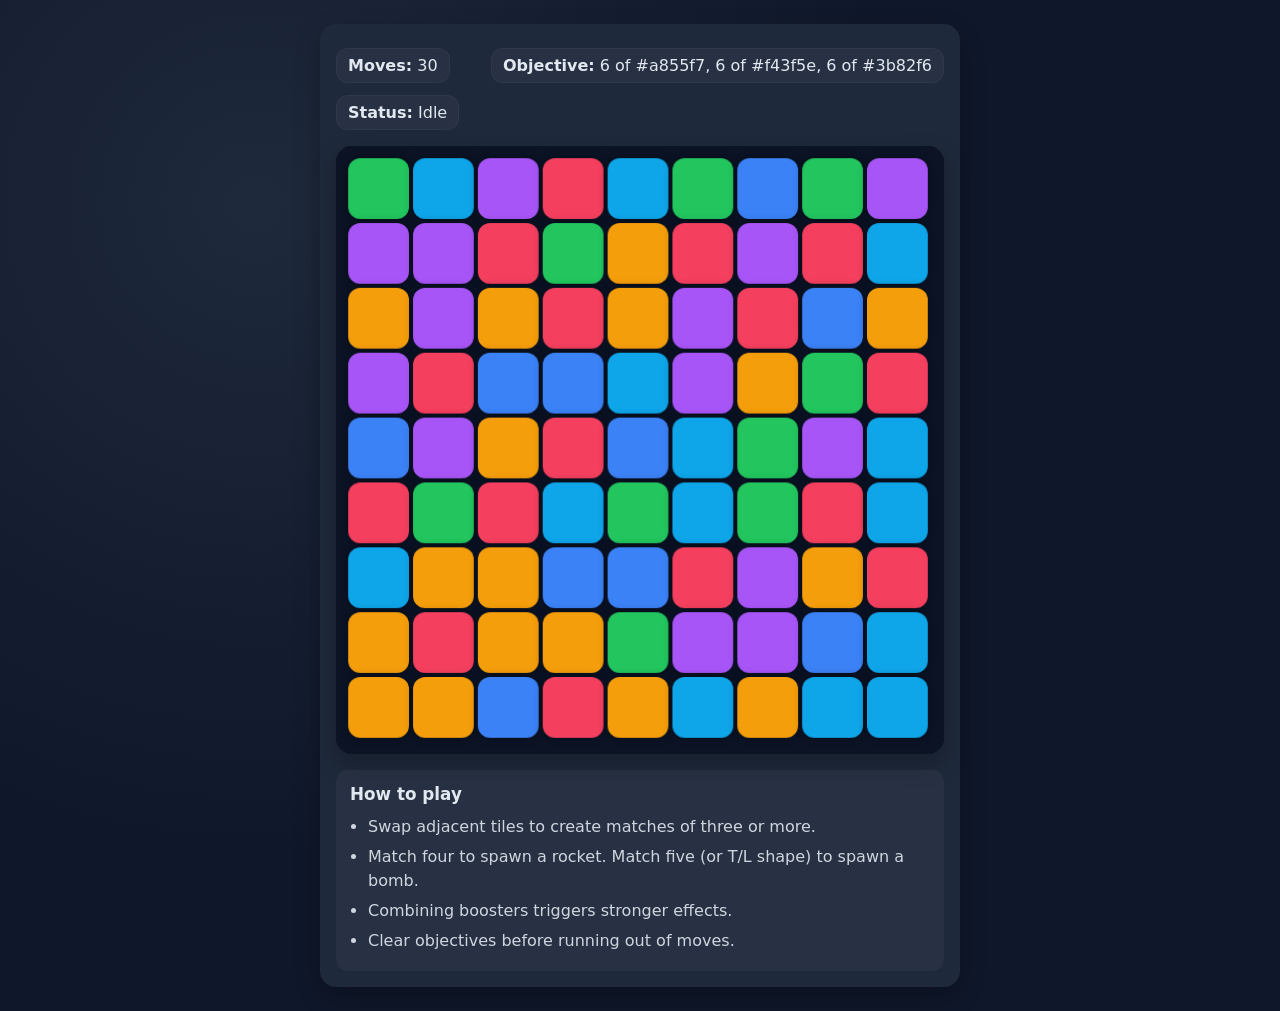
==== index.html @ 57be95db "Add canvas match-3 puzzle implementation" ====
<!doctype html>
<html lang="en">
<head>
  <meta charset="UTF-8" />
  <meta name="viewport" content="width=device-width, initial-scale=1.0" />
  <title>Canvas Match-3 Puzzle</title>
  <link rel="stylesheet" href="style.css" />
</head>
<body>
  <main class="container">
    <header class="hud">
      <div class="hud__item"><strong>Moves:</strong> <span id="moves">0</span></div>
      <div class="hud__item"><strong>Objective:</strong> <span id="objective"></span></div>
      <div class="hud__item"><strong>Status:</strong> <span id="status">Idle</span></div>
    </header>
    <canvas id="gameCanvas" width="540" height="540" aria-label="Match-3 board" role="img"></canvas>
    <section class="instructions">
      <h2>How to play</h2>
      <ul>
        <li>Swap adjacent tiles to create matches of three or more.</li>
        <li>Match four to spawn a rocket. Match five (or T/L shape) to spawn a bomb.</li>
        <li>Combining boosters triggers stronger effects.</li>
        <li>Clear objectives before running out of moves.</li>
      </ul>
    </section>
  </main>
  <script type="module" src="src/game.js"></script>
</body>
</html>
---- style.css ----
:root {
  --bg: #0f172a;
  --panel: #1e293b;
  --text: #e2e8f0;
  --accent: #38bdf8;
  --grid: #0b1325;
  --tile-radius: 12px;
  --shadow: 0 10px 25px rgba(0, 0, 0, 0.25);
}

* {
  box-sizing: border-box;
}

body {
  font-family: "Inter", system-ui, -apple-system, BlinkMacSystemFont, "Segoe UI", sans-serif;
  margin: 0;
  background: radial-gradient(circle at 20% 20%, #1e293b, #0f172a 50%);
  color: var(--text);
  display: flex;
  justify-content: center;
  align-items: flex-start;
  min-height: 100vh;
  padding: 24px;
}

.container {
  background: var(--panel);
  border-radius: 16px;
  padding: 16px;
  box-shadow: var(--shadow);
  max-width: 640px;
  width: 100%;
}

.hud {
  display: flex;
  justify-content: space-between;
  gap: 12px;
  padding: 8px 0 16px;
  flex-wrap: wrap;
}

.hud__item {
  background: rgba(255, 255, 255, 0.04);
  padding: 8px 12px;
  border-radius: 12px;
  box-shadow: inset 0 0 0 1px rgba(255, 255, 255, 0.04);
}

canvas {
  background: var(--grid);
  border-radius: 16px;
  width: 100%;
  height: auto;
  display: block;
  box-shadow: var(--shadow);
  touch-action: none;
}

.instructions {
  margin-top: 16px;
  background: rgba(255, 255, 255, 0.04);
  padding: 12px 14px;
  border-radius: 12px;
  line-height: 1.5;
}

.instructions h2 {
  margin: 0 0 8px;
  font-size: 1.05rem;
}

.instructions ul {
  padding-left: 18px;
  margin: 0;
  color: rgba(226, 232, 240, 0.9);
}

.instructions li {
  margin-bottom: 6px;
}
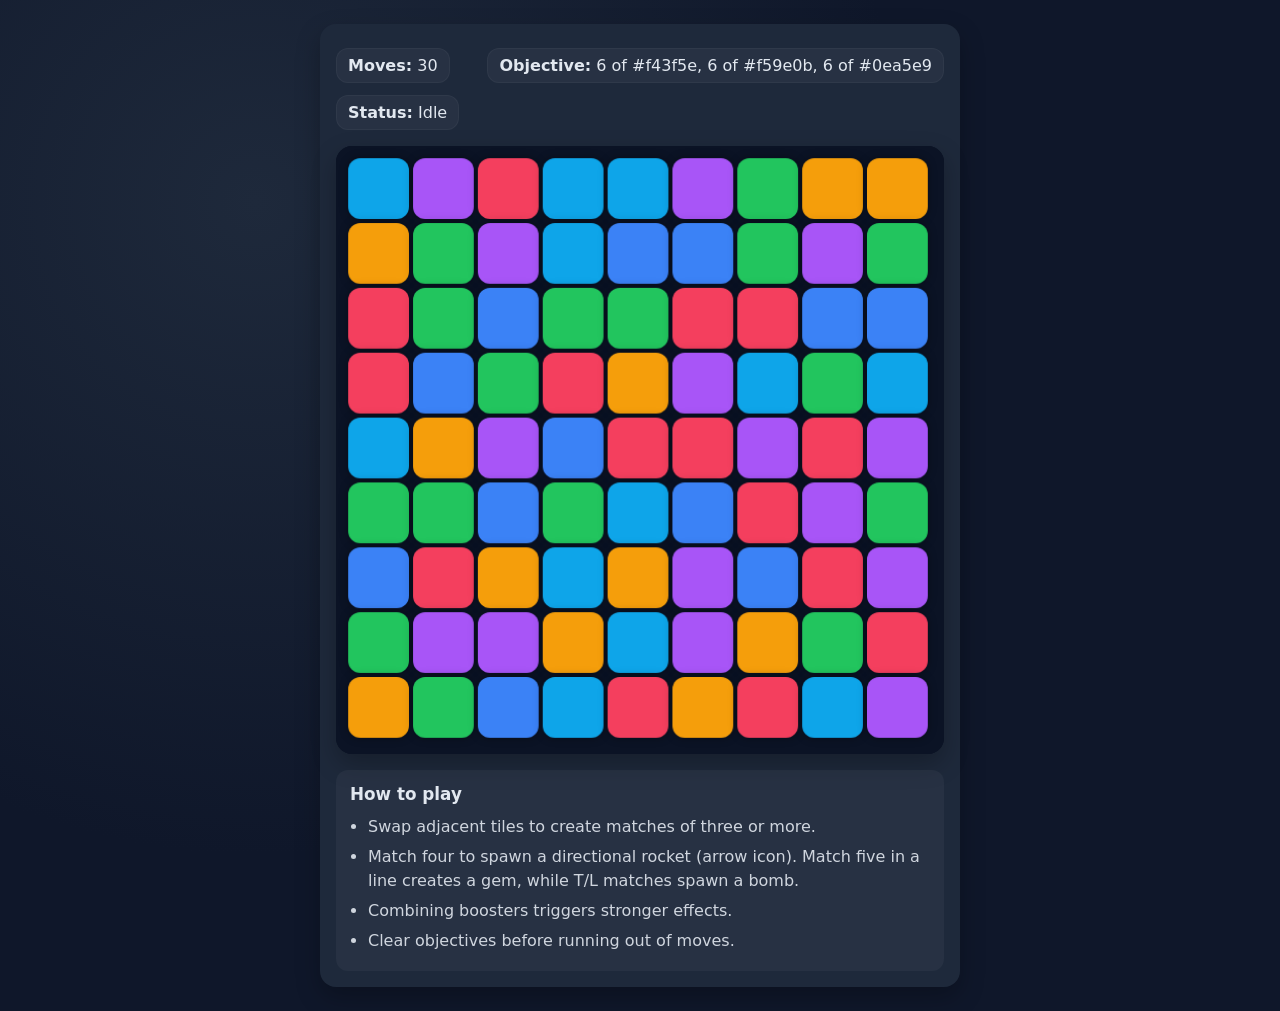
==== commit 2bf69c1c: "Add visual identities for boosters" ====
--- a/index.html
+++ b/index.html
@@ -18,7 +18,9 @@
       <h2>How to play</h2>
       <ul>
         <li>Swap adjacent tiles to create matches of three or more.</li>
-        <li>Match four to spawn a rocket. Match five (or T/L shape) to spawn a bomb.</li>
+        <li>
+          Match four to spawn a directional rocket (arrow icon). Match five in a line creates a gem, while T/L matches spawn a bomb.
+        </li>
         <li>Combining boosters triggers stronger effects.</li>
         <li>Clear objectives before running out of moves.</li>
       </ul>
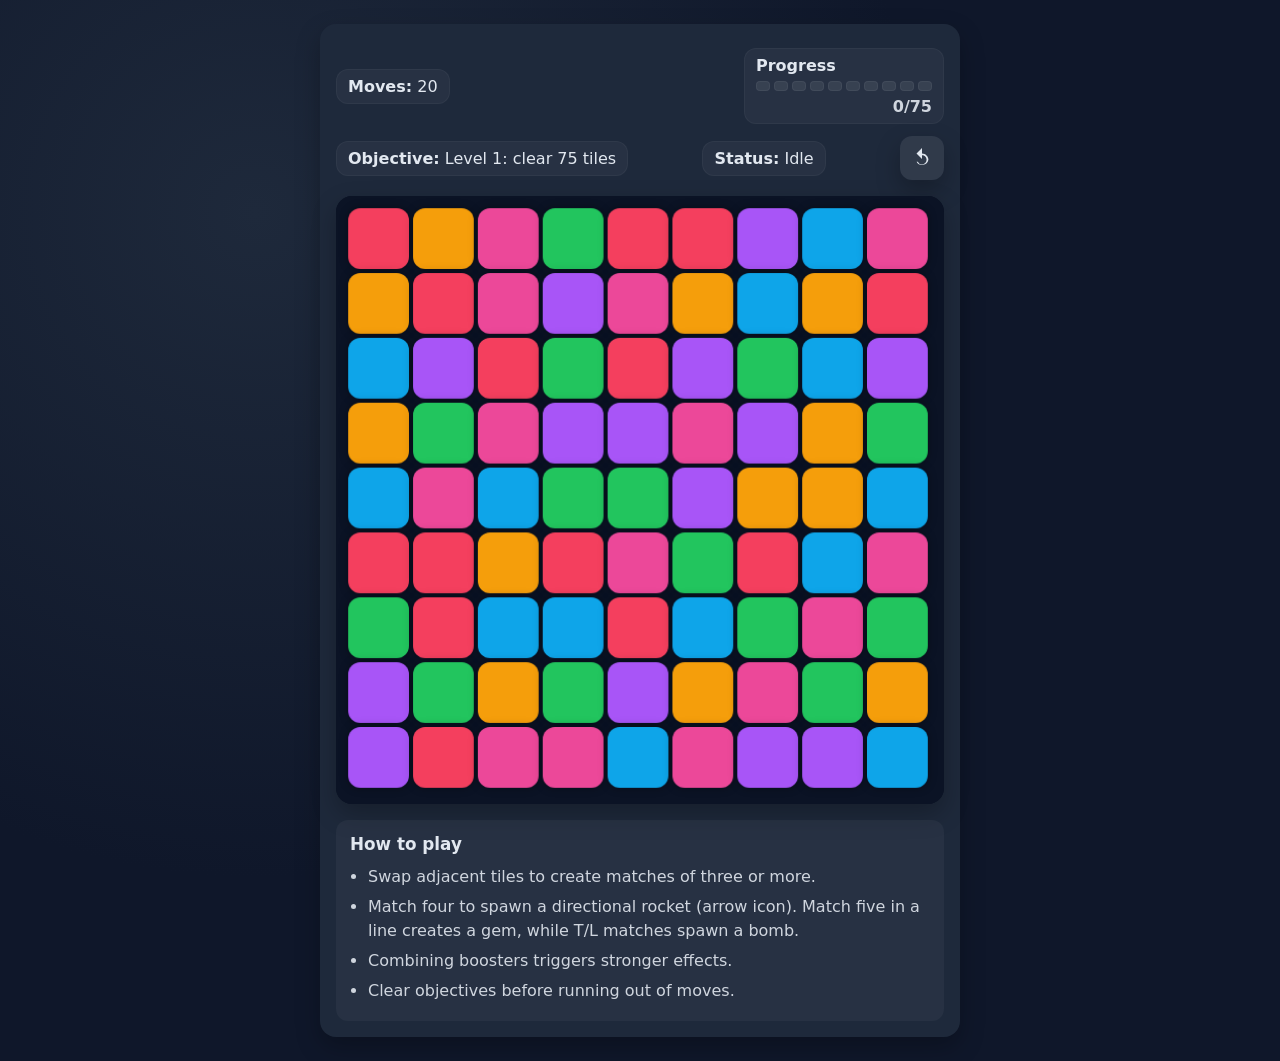
==== commit 3eda2c19: "Add progress gauge and restart from level one" ====
--- a/index.html
+++ b/index.html
@@ -10,8 +10,29 @@
   <main class="container">
     <header class="hud">
       <div class="hud__item"><strong>Moves:</strong> <span id="moves">0</span></div>
+      <div class="hud__item hud__progress">
+        <div class="hud__progress-label"><strong>Progress</strong></div>
+        <div class="gauge" aria-label="progress gauge">
+          <span class="gauge__cell"></span>
+          <span class="gauge__cell"></span>
+          <span class="gauge__cell"></span>
+          <span class="gauge__cell"></span>
+          <span class="gauge__cell"></span>
+          <span class="gauge__cell"></span>
+          <span class="gauge__cell"></span>
+          <span class="gauge__cell"></span>
+          <span class="gauge__cell"></span>
+          <span class="gauge__cell"></span>
+        </div>
+        <div class="gauge__text"><span id="cleared">0</span>/<span id="target">0</span></div>
+      </div>
       <div class="hud__item"><strong>Objective:</strong> <span id="objective"></span></div>
       <div class="hud__item"><strong>Status:</strong> <span id="status">Idle</span></div>
+      <button id="restartBtn" class="icon-button" aria-label="레벨 1부터 다시하기" title="다시하기">
+        <svg viewBox="0 0 24 24" role="img" aria-hidden="true">
+          <path d="M12 5V1L6 7l6 6V9c2.76 0 5 2.24 5 5a5 5 0 0 1-5 5 5 5 0 0 1-4.58-3H6.1A7 7 0 0 0 19 14c0-3.87-3.13-7-7-7Z" />
+        </svg>
+      </button>
     </header>
     <canvas id="gameCanvas" width="540" height="540" aria-label="Match-3 board" role="img"></canvas>
     <section class="instructions">
--- a/style.css
+++ b/style.css
@@ -39,6 +39,7 @@
   gap: 12px;
   padding: 8px 0 16px;
   flex-wrap: wrap;
+  align-items: center;
 }
 
 .hud__item {
@@ -46,6 +47,70 @@
   padding: 8px 12px;
   border-radius: 12px;
   box-shadow: inset 0 0 0 1px rgba(255, 255, 255, 0.04);
+}
+
+.hud__progress {
+  display: flex;
+  flex-direction: column;
+  gap: 6px;
+  min-width: 200px;
+}
+
+.hud__progress-label {
+  display: flex;
+  align-items: center;
+  justify-content: space-between;
+  gap: 8px;
+}
+
+.gauge {
+  display: grid;
+  grid-template-columns: repeat(10, 1fr);
+  gap: 4px;
+  width: 100%;
+}
+
+.gauge__cell {
+  height: 10px;
+  border-radius: 4px;
+  background: rgba(255, 255, 255, 0.08);
+  box-shadow: inset 0 0 0 1px rgba(255, 255, 255, 0.05);
+  transition: background 0.2s ease;
+}
+
+.gauge__cell.filled {
+  background: linear-gradient(135deg, var(--accent), #f472b6);
+  box-shadow: 0 0 0 1px rgba(255, 255, 255, 0.12);
+}
+
+.gauge__text {
+  font-weight: 700;
+  text-align: right;
+  color: rgba(226, 232, 240, 0.9);
+}
+
+.icon-button {
+  border: none;
+  background: rgba(255, 255, 255, 0.08);
+  color: var(--text);
+  width: 44px;
+  height: 44px;
+  border-radius: 12px;
+  display: grid;
+  place-items: center;
+  box-shadow: var(--shadow);
+  cursor: pointer;
+  transition: transform 0.1s ease, background 0.2s ease;
+}
+
+.icon-button svg {
+  width: 22px;
+  height: 22px;
+  fill: currentColor;
+}
+
+.icon-button:active {
+  transform: scale(0.95);
 }
 
 canvas {
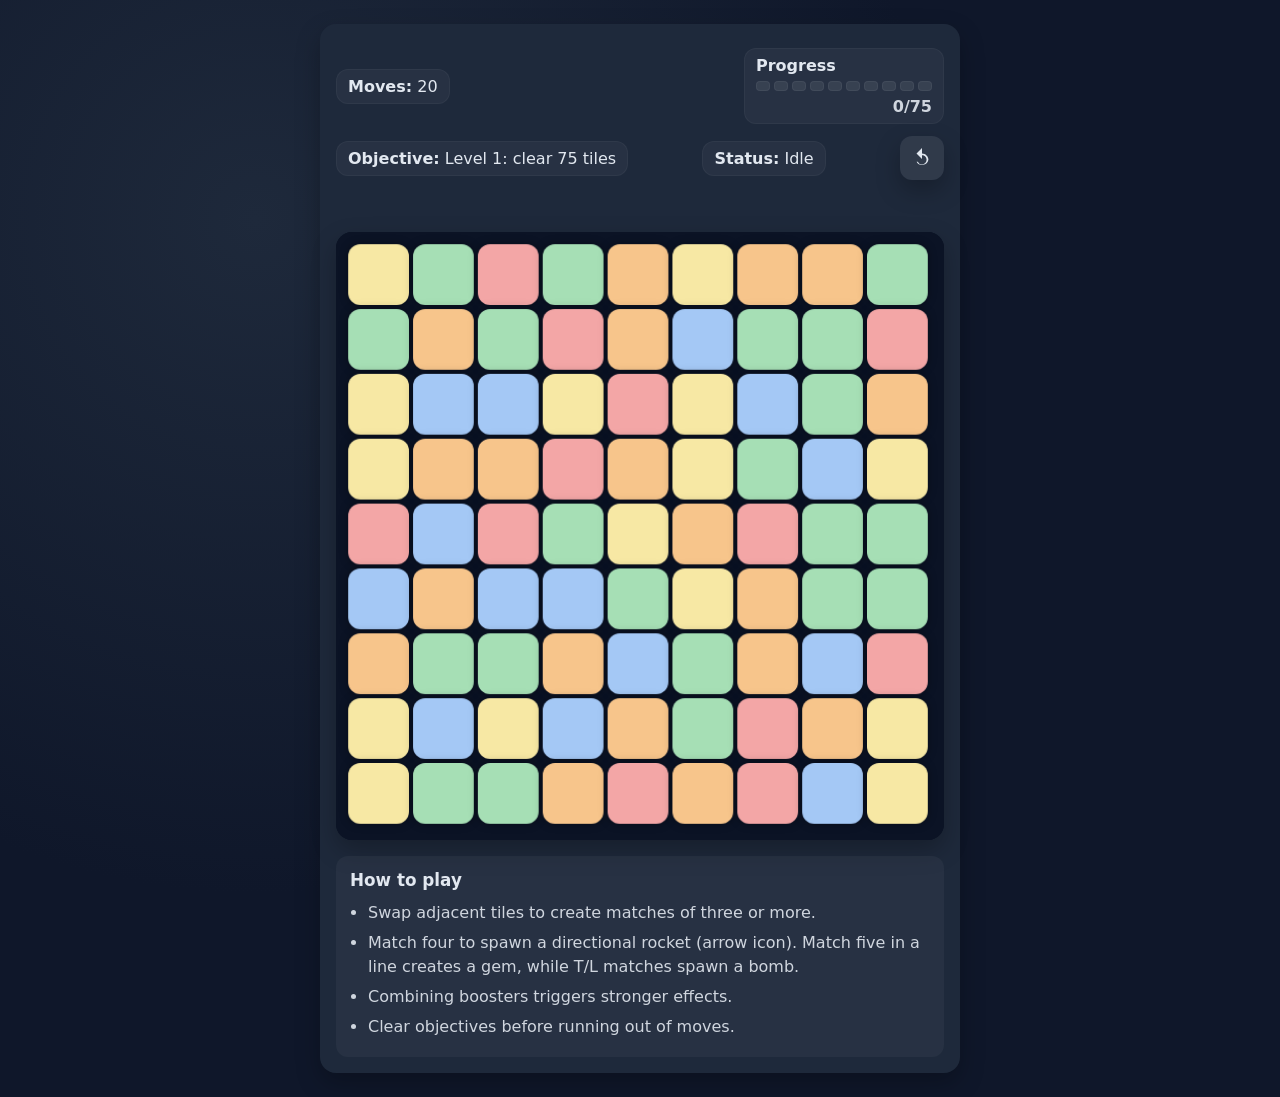
==== commit b4fdc9ae: "Update palette, restart flow, and celebrations" ====
--- a/index.html
+++ b/index.html
@@ -28,12 +28,13 @@
       </div>
       <div class="hud__item"><strong>Objective:</strong> <span id="objective"></span></div>
       <div class="hud__item"><strong>Status:</strong> <span id="status">Idle</span></div>
-      <button id="restartBtn" class="icon-button" aria-label="레벨 1부터 다시하기" title="다시하기">
+      <button id="restartBtn" class="icon-button" aria-label="현재 단계 다시하기" title="다시하기">
         <svg viewBox="0 0 24 24" role="img" aria-hidden="true">
           <path d="M12 5V1L6 7l6 6V9c2.76 0 5 2.24 5 5a5 5 0 0 1-5 5 5 5 0 0 1-4.58-3H6.1A7 7 0 0 0 19 14c0-3.87-3.13-7-7-7Z" />
         </svg>
       </button>
     </header>
+    <div id="celebration" class="celebration" role="status" aria-live="polite"></div>
     <canvas id="gameCanvas" width="540" height="540" aria-label="Match-3 board" role="img"></canvas>
     <section class="instructions">
       <h2>How to play</h2>
--- a/style.css
+++ b/style.css
@@ -113,6 +113,26 @@
   transform: scale(0.95);
 }
 
+.celebration {
+  margin: 4px 0 12px;
+  padding: 10px 12px;
+  border-radius: 12px;
+  background: linear-gradient(135deg, rgba(56, 189, 248, 0.28), rgba(244, 114, 182, 0.22));
+  color: #f8fafc;
+  font-weight: 800;
+  letter-spacing: 0.01em;
+  opacity: 0;
+  transform: translateY(-8px);
+  transition: opacity 0.25s ease, transform 0.25s ease;
+  text-align: center;
+  box-shadow: 0 10px 30px rgba(0, 0, 0, 0.35);
+}
+
+.celebration.is-visible {
+  opacity: 1;
+  transform: translateY(0);
+}
+
 canvas {
   background: var(--grid);
   border-radius: 16px;
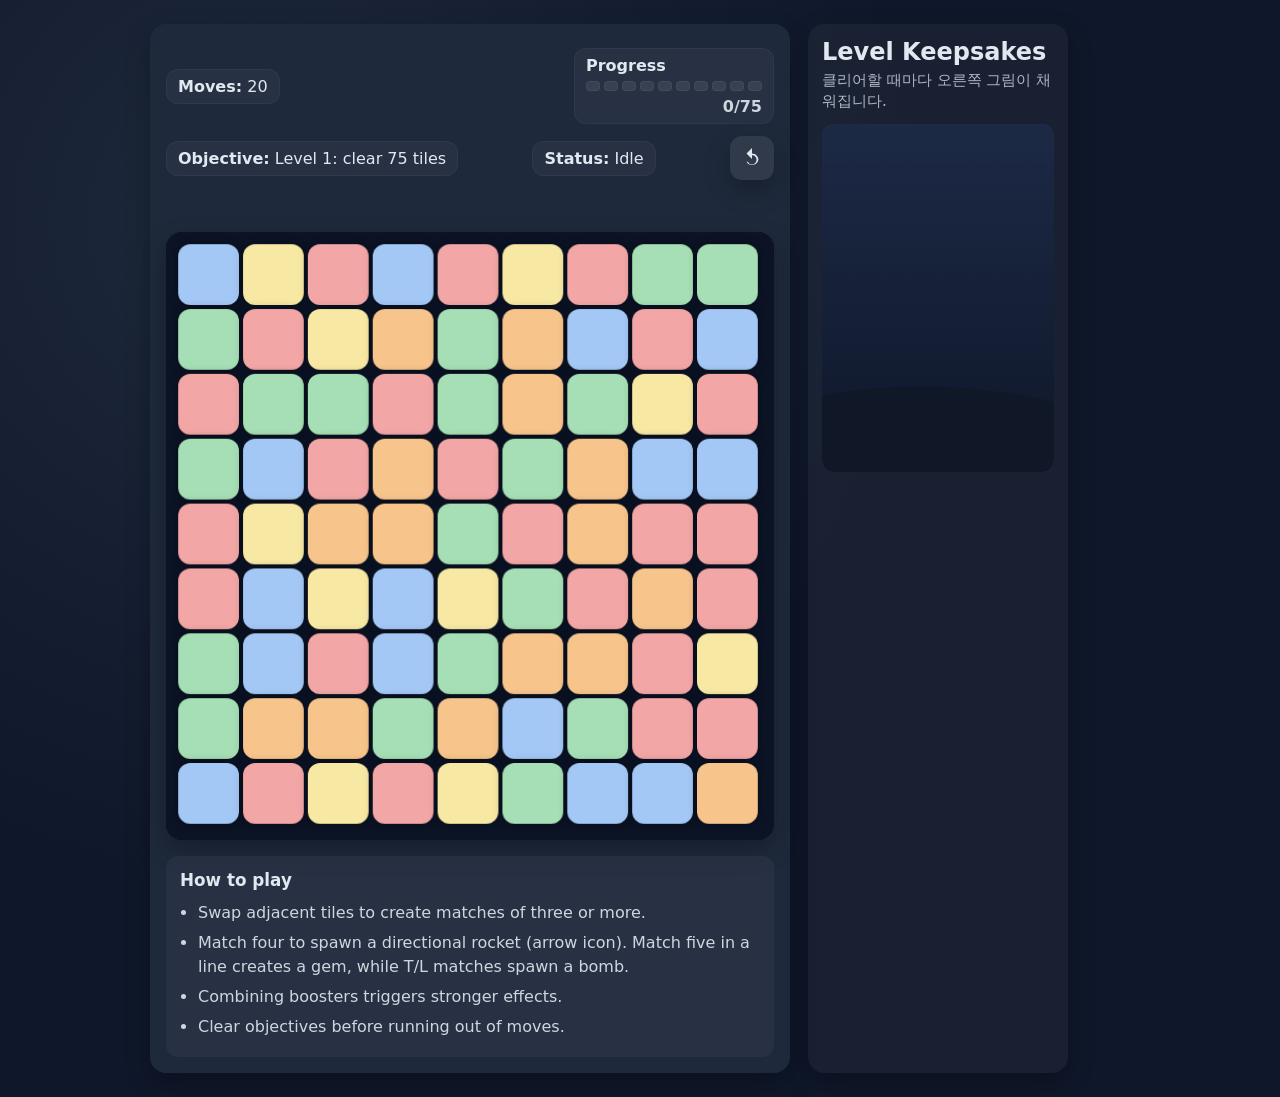
==== commit 9e05bc28: "Add cumulative keepsake art panel" ====
--- a/index.html
+++ b/index.html
@@ -7,9 +7,10 @@
   <link rel="stylesheet" href="style.css" />
 </head>
 <body>
-  <main class="container">
-    <header class="hud">
-      <div class="hud__item"><strong>Moves:</strong> <span id="moves">0</span></div>
+  <div class="app">
+    <main class="container">
+      <header class="hud">
+        <div class="hud__item"><strong>Moves:</strong> <span id="moves">0</span></div>
       <div class="hud__item hud__progress">
         <div class="hud__progress-label"><strong>Progress</strong></div>
         <div class="gauge" aria-label="progress gauge">
@@ -34,20 +35,28 @@
         </svg>
       </button>
     </header>
-    <div id="celebration" class="celebration" role="status" aria-live="polite"></div>
-    <canvas id="gameCanvas" width="540" height="540" aria-label="Match-3 board" role="img"></canvas>
-    <section class="instructions">
-      <h2>How to play</h2>
-      <ul>
+      <div id="celebration" class="celebration" role="status" aria-live="polite"></div>
+      <canvas id="gameCanvas" width="540" height="540" aria-label="Match-3 board" role="img"></canvas>
+      <section class="instructions">
+        <h2>How to play</h2>
+        <ul>
         <li>Swap adjacent tiles to create matches of three or more.</li>
         <li>
           Match four to spawn a directional rocket (arrow icon). Match five in a line creates a gem, while T/L matches spawn a bomb.
         </li>
         <li>Combining boosters triggers stronger effects.</li>
         <li>Clear objectives before running out of moves.</li>
-      </ul>
-    </section>
-  </main>
+        </ul>
+      </section>
+    </main>
+    <aside class="side-panel">
+      <div class="side-panel__header">
+        <h2>Level Keepsakes</h2>
+        <p>클리어할 때마다 오른쪽 그림이 채워집니다.</p>
+      </div>
+      <canvas id="artCanvas" width="240" height="360" aria-label="Level keepsake art"></canvas>
+    </aside>
+  </div>
   <script type="module" src="src/game.js"></script>
 </body>
 </html>
--- a/style.css
+++ b/style.css
@@ -24,13 +24,49 @@
   padding: 24px;
 }
 
+.app {
+  display: grid;
+  grid-template-columns: minmax(0, 640px) 260px;
+  gap: 18px;
+  width: 100%;
+  max-width: 980px;
+}
+
 .container {
   background: var(--panel);
   border-radius: 16px;
   padding: 16px;
   box-shadow: var(--shadow);
-  max-width: 640px;
-  width: 100%;
+  width: 100%;
+}
+
+.side-panel {
+  background: rgba(255, 255, 255, 0.04);
+  border-radius: 16px;
+  padding: 14px;
+  box-shadow: var(--shadow);
+  display: flex;
+  flex-direction: column;
+  gap: 12px;
+  max-height: 100%;
+}
+
+.side-panel__header h2 {
+  margin: 0 0 4px;
+}
+
+.side-panel__header p {
+  margin: 0;
+  color: rgba(226, 232, 240, 0.75);
+  font-size: 0.95rem;
+}
+
+#artCanvas {
+  width: 100%;
+  height: auto;
+  border-radius: 12px;
+  background: linear-gradient(160deg, rgba(255, 255, 255, 0.04), rgba(255, 255, 255, 0.08));
+  box-shadow: inset 0 0 0 1px rgba(255, 255, 255, 0.06);
 }
 
 .hud {
@@ -165,3 +201,13 @@
 .instructions li {
   margin-bottom: 6px;
 }
+
+@media (max-width: 980px) {
+  .app {
+    grid-template-columns: 1fr;
+  }
+
+  .side-panel {
+    order: -1;
+  }
+}
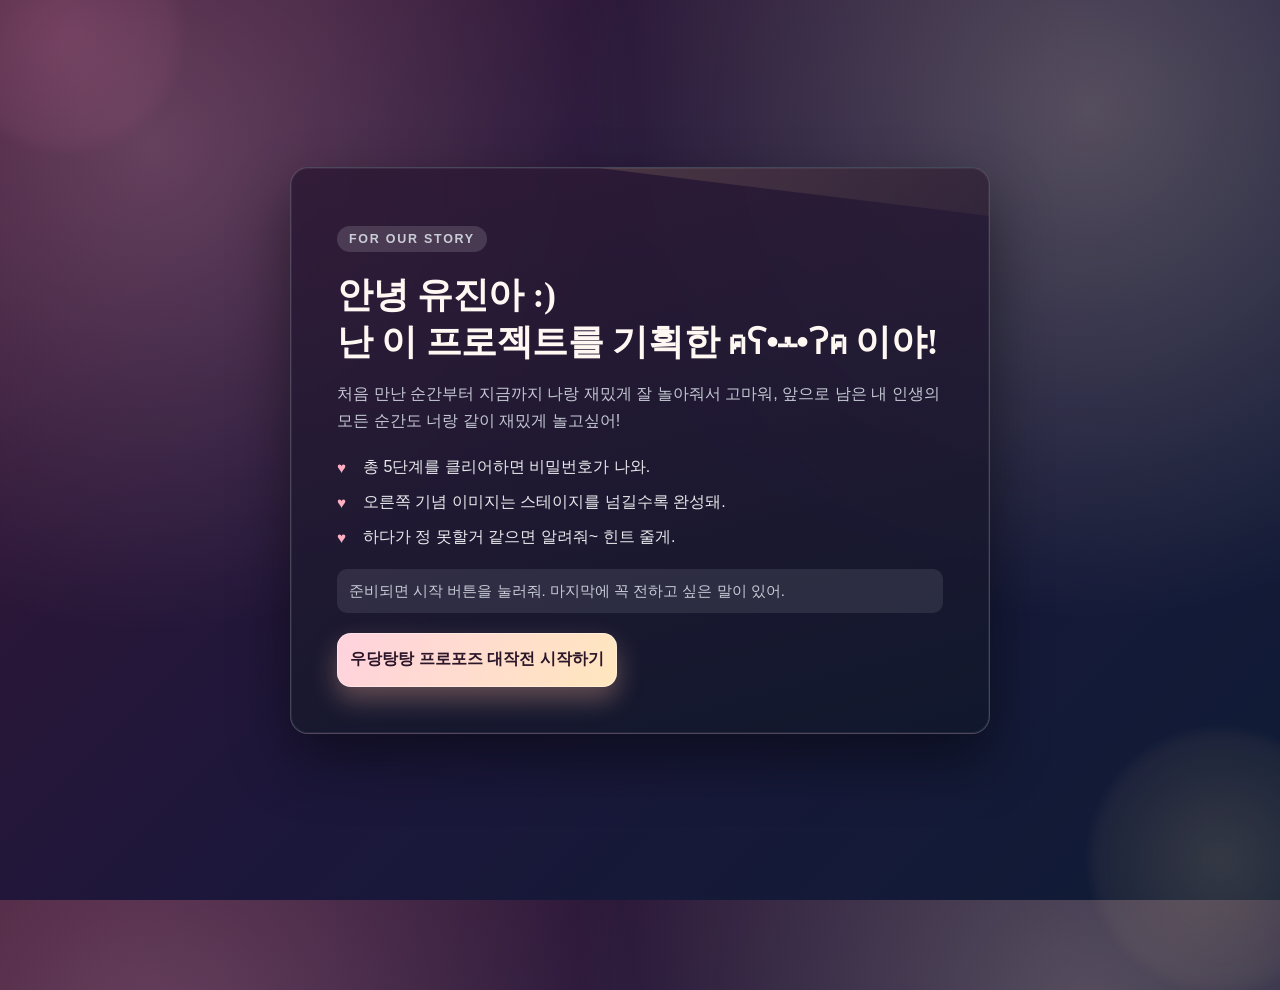
==== commit cffb1379: "feat: 디자인 색상 변경 및 모바일 제어 최적화" ====
--- a/index.html
+++ b/index.html
@@ -1,62 +1,263 @@
 <!doctype html>
-<html lang="en">
+<html lang="ko">
 <head>
   <meta charset="UTF-8" />
   <meta name="viewport" content="width=device-width, initial-scale=1.0" />
-  <title>Canvas Match-3 Puzzle</title>
+  <title>우당탕탕 프로포즈 대작전</title>
   <link rel="stylesheet" href="style.css" />
+  <style>
+    .proposal-landing {
+      position: relative;
+      align-items: center;
+      overflow: hidden;
+      background:
+        radial-gradient(circle at 12% 16%, rgba(255, 194, 214, 0.25), transparent 36%),
+        radial-gradient(circle at 85% 12%, rgba(255, 235, 194, 0.26), transparent 38%),
+        linear-gradient(135deg, #3b1533 0%, #1b173b 52%, #0f1c35 100%);
+      padding: clamp(16px, 5vw, 40px);
+    }
+
+    .proposal-landing::before,
+    .proposal-landing::after {
+      content: "";
+      position: absolute;
+      border-radius: 999px;
+      opacity: 0.45;
+      filter: blur(6px);
+      pointer-events: none;
+      animation: floatGlow 6s ease-in-out infinite;
+    }
+
+    .proposal-landing::before {
+      width: 230px;
+      height: 230px;
+      background: radial-gradient(circle, rgba(255, 146, 190, 0.35), rgba(255, 146, 190, 0));
+      top: -80px;
+      left: -50px;
+    }
+
+    .proposal-landing::after {
+      width: 260px;
+      height: 260px;
+      background: radial-gradient(circle, rgba(255, 218, 152, 0.35), rgba(255, 218, 152, 0));
+      right: -70px;
+      bottom: -90px;
+      animation-delay: -3s;
+    }
+
+    .proposal-card {
+      width: min(700px, 100%);
+      padding: clamp(26px, 5vw, 46px);
+      text-align: left;
+      border: 1px solid rgba(255, 255, 255, 0.2);
+      background: linear-gradient(165deg, rgba(47, 26, 54, 0.9), rgba(16, 24, 44, 0.9));
+      box-shadow:
+        0 26px 60px rgba(0, 0, 0, 0.45),
+        inset 0 0 0 1px rgba(255, 255, 255, 0.06);
+      backdrop-filter: blur(8px);
+      position: relative;
+      overflow: hidden;
+      animation: cardRise 0.7s ease-out both;
+    }
+
+    .proposal-card::after {
+      content: "";
+      position: absolute;
+      inset: -40% auto auto -12%;
+      width: 140%;
+      height: 42%;
+      background: linear-gradient(
+        120deg,
+        rgba(255, 185, 207, 0.18) 0%,
+        rgba(255, 218, 152, 0.18) 35%,
+        rgba(255, 255, 255, 0) 100%
+      );
+      transform: rotate(7deg);
+      pointer-events: none;
+    }
+
+    .proposal-card > * {
+      position: relative;
+      z-index: 1;
+      opacity: 0;
+      transform: translateY(14px);
+      animation: contentRise 0.55s ease forwards;
+    }
+
+    .proposal-card > *:nth-child(1) {
+      animation-delay: 0.08s;
+    }
+
+    .proposal-card > *:nth-child(2) {
+      animation-delay: 0.16s;
+    }
+
+    .proposal-card > *:nth-child(3) {
+      animation-delay: 0.24s;
+    }
+
+    .proposal-card > *:nth-child(4) {
+      animation-delay: 0.32s;
+    }
+
+    .proposal-card > *:nth-child(5) {
+      animation-delay: 0.4s;
+    }
+
+    .proposal-card > *:nth-child(6) {
+      animation-delay: 0.48s;
+    }
+
+    .proposal-tag {
+      display: inline-block;
+      padding: 6px 12px;
+      margin: 0 0 14px;
+      border-radius: 999px;
+      font-size: 0.78rem;
+      letter-spacing: 0.14em;
+      text-transform: uppercase;
+      font-weight: 700;
+      color: #fffaf0;
+      background: rgba(255, 255, 255, 0.14);
+      font-family: "Pretendard", "Apple SD Gothic Neo", "Noto Sans KR", sans-serif;
+    }
+
+    .proposal-card h1 {
+      margin: 0 0 14px;
+      line-height: 1.3;
+      font-size: clamp(1.7rem, 4vw, 2.25rem);
+      color: #fff7f2;
+      font-family: "Nanum Myeongjo", "Noto Serif KR", "Times New Roman", serif;
+      font-weight: 700;
+      letter-spacing: -0.01em;
+    }
+
+    .proposal-lead {
+      margin: 0 0 18px;
+      line-height: 1.7;
+      font-size: 1.02rem;
+      color: rgba(255, 247, 242, 0.9);
+      font-family: "Pretendard", "Apple SD Gothic Neo", "Noto Sans KR", sans-serif;
+    }
+
+    .proposal-points {
+      list-style: none;
+      padding: 0;
+      margin: 0 0 20px;
+      display: grid;
+      gap: 10px;
+      color: rgba(243, 244, 246, 0.95);
+      font-family: "Pretendard", "Apple SD Gothic Neo", "Noto Sans KR", sans-serif;
+    }
+
+    .proposal-points li {
+      position: relative;
+      padding-left: 26px;
+      line-height: 1.55;
+    }
+
+    .proposal-points li::before {
+      content: "♥";
+      position: absolute;
+      left: 0;
+      top: 1px;
+      font-size: 0.95rem;
+      color: #ffafc4;
+    }
+
+    .proposal-note {
+      margin: 0 0 24px;
+      padding: 10px 12px;
+      border-radius: 10px;
+      background: rgba(255, 255, 255, 0.09);
+      color: rgba(255, 248, 240, 0.9);
+      font-size: 0.94rem;
+      line-height: 1.55;
+      font-family: "Pretendard", "Apple SD Gothic Neo", "Noto Sans KR", sans-serif;
+    }
+
+    .proposal-start {
+      width: min(280px, 100%);
+      height: 54px;
+      margin: 0;
+      font-size: 1rem;
+      border-radius: 14px;
+      color: #2b1528;
+      background: linear-gradient(120deg, #ffd2de 0%, #ffe7be 100%);
+      box-shadow:
+        0 12px 26px rgba(255, 188, 154, 0.33),
+        0 0 0 1px rgba(255, 255, 255, 0.35) inset;
+      transition: transform 0.18s ease, box-shadow 0.18s ease;
+      font-family: "Pretendard", "Apple SD Gothic Neo", "Noto Sans KR", sans-serif;
+    }
+
+    .proposal-start:hover {
+      transform: translateY(-2px);
+      box-shadow:
+        0 16px 30px rgba(255, 188, 154, 0.45),
+        0 0 0 1px rgba(255, 255, 255, 0.4) inset;
+    }
+
+    .proposal-start:active {
+      transform: translateY(0);
+    }
+
+    @keyframes cardRise {
+      from {
+        opacity: 0;
+        transform: translateY(14px) scale(0.98);
+      }
+
+      to {
+        opacity: 1;
+        transform: translateY(0) scale(1);
+      }
+    }
+
+    @keyframes contentRise {
+      to {
+        opacity: 1;
+        transform: translateY(0);
+      }
+    }
+
+    @keyframes floatGlow {
+      0%,
+      100% {
+        transform: translateY(0);
+      }
+
+      50% {
+        transform: translateY(16px);
+      }
+    }
+
+    @media (max-width: 620px) {
+      .proposal-card {
+        border-radius: 16px;
+      }
+
+      .proposal-start {
+        width: 100%;
+      }
+    }
+  </style>
 </head>
-<body>
-  <div class="app">
-    <main class="container">
-      <header class="hud">
-        <div class="hud__item"><strong>Moves:</strong> <span id="moves">0</span></div>
-      <div class="hud__item hud__progress">
-        <div class="hud__progress-label"><strong>Progress</strong></div>
-        <div class="gauge" aria-label="progress gauge">
-          <span class="gauge__cell"></span>
-          <span class="gauge__cell"></span>
-          <span class="gauge__cell"></span>
-          <span class="gauge__cell"></span>
-          <span class="gauge__cell"></span>
-          <span class="gauge__cell"></span>
-          <span class="gauge__cell"></span>
-          <span class="gauge__cell"></span>
-          <span class="gauge__cell"></span>
-          <span class="gauge__cell"></span>
-        </div>
-        <div class="gauge__text"><span id="cleared">0</span>/<span id="target">0</span></div>
-      </div>
-      <div class="hud__item"><strong>Objective:</strong> <span id="objective"></span></div>
-      <div class="hud__item"><strong>Status:</strong> <span id="status">Idle</span></div>
-      <button id="restartBtn" class="icon-button" aria-label="현재 단계 다시하기" title="다시하기">
-        <svg viewBox="0 0 24 24" role="img" aria-hidden="true">
-          <path d="M12 5V1L6 7l6 6V9c2.76 0 5 2.24 5 5a5 5 0 0 1-5 5 5 5 0 0 1-4.58-3H6.1A7 7 0 0 0 19 14c0-3.87-3.13-7-7-7Z" />
-        </svg>
-      </button>
-    </header>
-      <div id="celebration" class="celebration" role="status" aria-live="polite"></div>
-      <canvas id="gameCanvas" width="540" height="540" aria-label="Match-3 board" role="img"></canvas>
-      <section class="instructions">
-        <h2>How to play</h2>
-        <ul>
-        <li>Swap adjacent tiles to create matches of three or more.</li>
-        <li>
-          Match four to spawn a directional rocket (arrow icon). Match five in a line creates a gem, while T/L matches spawn a bomb.
-        </li>
-        <li>Combining boosters triggers stronger effects.</li>
-        <li>Clear objectives before running out of moves.</li>
-        </ul>
-      </section>
-    </main>
-    <aside class="side-panel">
-      <div class="side-panel__header">
-        <h2>Level Keepsakes</h2>
-        <p>클리어할 때마다 오른쪽 그림이 채워집니다.</p>
-      </div>
-      <canvas id="artCanvas" width="240" height="360" aria-label="Level keepsake art"></canvas>
-    </aside>
-  </div>
-  <script type="module" src="src/game.js"></script>
+<body class="landing-page proposal-landing">
+  <main class="landing-card proposal-card">
+    <p class="proposal-tag">For Our Story</p>
+    <h1>안녕 유진아 :)<br />난 이 프로젝트를 기획한 คʕ•ﻌ•ʔค 이야!</h1>
+    <p class="proposal-lead">
+      처음 만난 순간부터 지금까지 나랑 재밌게 잘 놀아줘서 고마워,
+      앞으로 남은 내 인생의 모든 순간도 너랑 같이 재밌게 놀고싶어!
+    </p>
+    <ul class="proposal-points">
+      <li>총 5단계를 클리어하면 비밀번호가 나와.</li>
+      <li>오른쪽 기념 이미지는 스테이지를 넘길수록 완성돼.</li>
+      <li>하다가 정 못할거 같으면 알려줘~ 힌트 줄게.</li>
+    </ul>
+    <p class="proposal-note">준비되면 시작 버튼을 눌러줘. 마지막에 꼭 전하고 싶은 말이 있어.</p>
+    <a class="landing-start proposal-start" href="puzzle.html">우당탕탕 프로포즈 대작전 시작하기</a>
+  </main>
 </body>
 </html>
--- a/style.css
+++ b/style.css
@@ -22,6 +22,369 @@
   align-items: flex-start;
   min-height: 100vh;
   padding: 24px;
+}
+
+.landing-page {
+  align-items: center;
+}
+
+.landing-card {
+  width: min(480px, 100%);
+  padding: 28px 24px;
+  border-radius: 18px;
+  text-align: center;
+  background: linear-gradient(160deg, rgba(30, 41, 59, 0.96), rgba(15, 23, 42, 0.96));
+  box-shadow: 0 16px 40px rgba(0, 0, 0, 0.45);
+}
+
+.landing-card h1 {
+  margin: 0;
+  font-size: 1.6rem;
+}
+
+.landing-card p {
+  margin: 12px 0 20px;
+  color: rgba(226, 232, 240, 0.85);
+}
+
+.landing-start {
+  display: grid;
+  place-items: center;
+  width: 180px;
+  height: 48px;
+  margin: 0 auto;
+  border-radius: 12px;
+  text-decoration: none;
+  font-size: 1rem;
+  font-weight: 700;
+  color: #0f172a;
+  background: linear-gradient(135deg, #7dd3fc, #67e8f9);
+  box-shadow: 0 10px 25px rgba(14, 165, 233, 0.35);
+}
+
+.landing-start:focus-visible {
+  outline: 2px solid #f8fafc;
+  outline-offset: 3px;
+}
+
+.ending-page {
+  align-items: center;
+}
+
+.ending-card {
+  width: min(520px, 100%);
+  padding: 30px 24px;
+  border-radius: 18px;
+  text-align: center;
+  background: linear-gradient(160deg, rgba(30, 41, 59, 0.96), rgba(15, 23, 42, 0.96));
+  box-shadow: 0 16px 40px rgba(0, 0, 0, 0.45);
+}
+
+.ending-card h1 {
+  margin: 0;
+  font-size: 1.8rem;
+}
+
+.ending-card p {
+  margin: 12px 0 22px;
+  color: rgba(226, 232, 240, 0.88);
+}
+
+.ending-actions {
+  display: flex;
+  justify-content: center;
+  flex-wrap: wrap;
+  gap: 10px;
+}
+
+.ending-link {
+  display: grid;
+  place-items: center;
+  width: 180px;
+  height: 48px;
+  border-radius: 12px;
+  text-decoration: none;
+  font-size: 1rem;
+  font-weight: 700;
+  color: #e2e8f0;
+  background: rgba(148, 163, 184, 0.2);
+  box-shadow: inset 0 0 0 1px rgba(226, 232, 240, 0.22);
+}
+
+.ending-link:focus-visible {
+  outline: 2px solid #f8fafc;
+  outline-offset: 3px;
+}
+
+.puzzle-page {
+  position: relative;
+  overflow-x: hidden;
+  font-family: "Pretendard", "Apple SD Gothic Neo", "Noto Sans KR", sans-serif;
+  background:
+    radial-gradient(circle at 12% 16%, rgba(255, 191, 211, 0.22), transparent 36%),
+    radial-gradient(circle at 86% 14%, rgba(255, 228, 170, 0.2), transparent 38%),
+    linear-gradient(140deg, #3c1f36 0%, #1d1e3f 52%, #132439 100%);
+}
+
+.puzzle-page::before,
+.puzzle-page::after {
+  content: "";
+  position: fixed;
+  border-radius: 999px;
+  pointer-events: none;
+  filter: blur(8px);
+  opacity: 0.45;
+  z-index: 0;
+  animation: puzzleFloat 7s ease-in-out infinite;
+}
+
+.puzzle-page::before {
+  width: 240px;
+  height: 240px;
+  top: -90px;
+  left: -60px;
+  background: radial-gradient(circle, rgba(255, 163, 197, 0.32), rgba(255, 163, 197, 0));
+}
+
+.puzzle-page::after {
+  width: 280px;
+  height: 280px;
+  right: -90px;
+  bottom: -110px;
+  background: radial-gradient(circle, rgba(255, 221, 155, 0.32), rgba(255, 221, 155, 0));
+  animation-delay: -3.2s;
+}
+
+.puzzle-page .app {
+  position: relative;
+  z-index: 1;
+  max-width: 1040px;
+  gap: 20px;
+}
+
+.puzzle-page .container {
+  border-radius: 18px;
+  border: 1px solid rgba(255, 255, 255, 0.2);
+  background: linear-gradient(165deg, rgba(49, 30, 58, 0.9), rgba(18, 28, 48, 0.9));
+  box-shadow:
+    0 26px 56px rgba(0, 0, 0, 0.42),
+    inset 0 0 0 1px rgba(255, 255, 255, 0.07);
+}
+
+.puzzle-page .side-panel {
+  border-radius: 18px;
+  border: 1px solid rgba(255, 255, 255, 0.18);
+  background: linear-gradient(170deg, rgba(58, 34, 63, 0.75), rgba(24, 34, 55, 0.78));
+  box-shadow:
+    0 20px 48px rgba(0, 0, 0, 0.36),
+    inset 0 0 0 1px rgba(255, 255, 255, 0.05);
+}
+
+.puzzle-intro {
+  margin-bottom: 14px;
+  padding: 12px 14px;
+  border-radius: 14px;
+  border: 1px solid rgba(255, 255, 255, 0.18);
+  background: linear-gradient(140deg, rgba(255, 255, 255, 0.11), rgba(255, 255, 255, 0.03));
+}
+
+.puzzle-intro__tag {
+  display: inline-block;
+  margin: 0 0 8px;
+  padding: 4px 9px;
+  border-radius: 999px;
+  text-transform: uppercase;
+  letter-spacing: 0.12em;
+  font-size: 0.72rem;
+  font-weight: 700;
+  color: #fff7f0;
+  background: rgba(255, 255, 255, 0.16);
+}
+
+.puzzle-intro h1 {
+  margin: 0 0 6px;
+  font-size: clamp(1.22rem, 2.8vw, 1.5rem);
+  line-height: 1.3;
+  color: #fff7f2;
+  font-family: "Nanum Myeongjo", "Noto Serif KR", "Times New Roman", serif;
+}
+
+.puzzle-intro p {
+  margin: 0;
+  color: rgba(255, 247, 242, 0.88);
+  line-height: 1.6;
+  font-size: 0.95rem;
+}
+
+.puzzle-page .hud {
+  padding-top: 2px;
+  display: grid;
+  grid-template-columns: minmax(110px, 0.9fr) minmax(220px, 1.6fr) minmax(180px, 1.25fr);
+  grid-template-areas:
+    "moves progress objective"
+    ". . restart";
+  align-items: stretch;
+  row-gap: 8px;
+  gap: 10px;
+}
+
+.puzzle-page .hud strong {
+  white-space: nowrap;
+  font-size: 0.93rem;
+}
+
+.puzzle-page .hud__item--moves {
+  grid-area: moves;
+}
+
+.puzzle-page .hud__item--progress {
+  grid-area: progress;
+}
+
+.puzzle-page .hud__item--objective {
+  grid-area: objective;
+}
+
+.puzzle-page .hud__item {
+  min-height: 48px;
+  padding: 10px 12px;
+  display: flex;
+  align-items: center;
+  gap: 8px;
+  min-width: 0;
+  border-radius: 12px;
+  background: rgba(255, 255, 255, 0.09);
+  box-shadow: inset 0 0 0 1px rgba(255, 255, 255, 0.12);
+}
+
+.puzzle-page .hud__value {
+  margin-left: auto;
+  text-align: right;
+  font-weight: 700;
+  color: rgba(255, 247, 242, 0.95);
+}
+
+.puzzle-page .hud__value--long {
+  max-width: 100%;
+  white-space: nowrap;
+  overflow: hidden;
+  text-overflow: ellipsis;
+}
+
+.puzzle-page .hud__progress {
+  min-width: 0;
+  gap: 5px;
+  justify-content: center;
+  align-items: stretch;
+}
+
+.puzzle-page .hud__progress .gauge {
+  width: 100%;
+}
+
+.puzzle-page .gauge__cell {
+  background: rgba(255, 255, 255, 0.12);
+  box-shadow: inset 0 0 0 1px rgba(255, 255, 255, 0.1);
+}
+
+.puzzle-page .gauge__cell.filled {
+  background: linear-gradient(135deg, #ffc7d7, #ffe2af);
+  box-shadow: 0 0 0 1px rgba(255, 255, 255, 0.2);
+}
+
+.puzzle-page .gauge__text {
+  color: rgba(255, 247, 243, 0.92);
+}
+
+.puzzle-page .icon-button {
+  width: 48px;
+  height: 48px;
+  margin: 0;
+  background: rgba(255, 255, 255, 0.12);
+  color: rgba(255, 247, 243, 0.92);
+  box-shadow:
+    0 8px 20px rgba(0, 0, 0, 0.25),
+    inset 0 0 0 1px rgba(255, 255, 255, 0.2);
+}
+
+.puzzle-page .hud__restart {
+  grid-area: restart;
+  justify-self: end;
+  align-self: start;
+}
+
+.puzzle-page .icon-button:hover {
+  background: rgba(255, 255, 255, 0.2);
+}
+
+.puzzle-page .celebration {
+  background: linear-gradient(135deg, rgba(255, 166, 195, 0.36), rgba(255, 225, 164, 0.33));
+  color: #fff9f3;
+  box-shadow: 0 10px 26px rgba(0, 0, 0, 0.32);
+}
+
+.puzzle-page canvas {
+  border: 1px solid rgba(255, 255, 255, 0.13);
+}
+
+.puzzle-page #artCanvas {
+  background: linear-gradient(160deg, rgba(255, 196, 213, 0.16), rgba(255, 226, 171, 0.12));
+  box-shadow: inset 0 0 0 1px rgba(255, 255, 255, 0.12);
+}
+
+.puzzle-page .instructions {
+  border: 1px solid rgba(255, 255, 255, 0.12);
+  background: rgba(255, 255, 255, 0.08);
+}
+
+.puzzle-page .instructions h2 {
+  color: #fff7f2;
+}
+
+.puzzle-page .instructions ul {
+  color: rgba(255, 247, 242, 0.9);
+}
+
+@media (max-width: 930px) {
+  .puzzle-page .hud {
+    grid-template-columns: minmax(105px, 0.95fr) minmax(180px, 1.45fr) minmax(150px, 1.2fr);
+  }
+}
+
+@media (max-width: 760px) {
+  .puzzle-page .hud {
+    grid-template-columns: repeat(2, minmax(0, 1fr));
+    grid-template-areas:
+      "moves objective"
+      "progress progress"
+      ". restart";
+  }
+}
+
+@media (max-width: 620px) {
+  .puzzle-page .hud {
+    grid-template-columns: 1fr;
+    grid-template-areas:
+      "moves"
+      "progress"
+      "objective"
+      "restart";
+  }
+
+  .puzzle-page .hud__restart {
+    justify-self: start;
+  }
+}
+
+@keyframes puzzleFloat {
+  0%,
+  100% {
+    transform: translateY(0);
+  }
+
+  50% {
+    transform: translateY(16px);
+  }
 }
 
 .app {
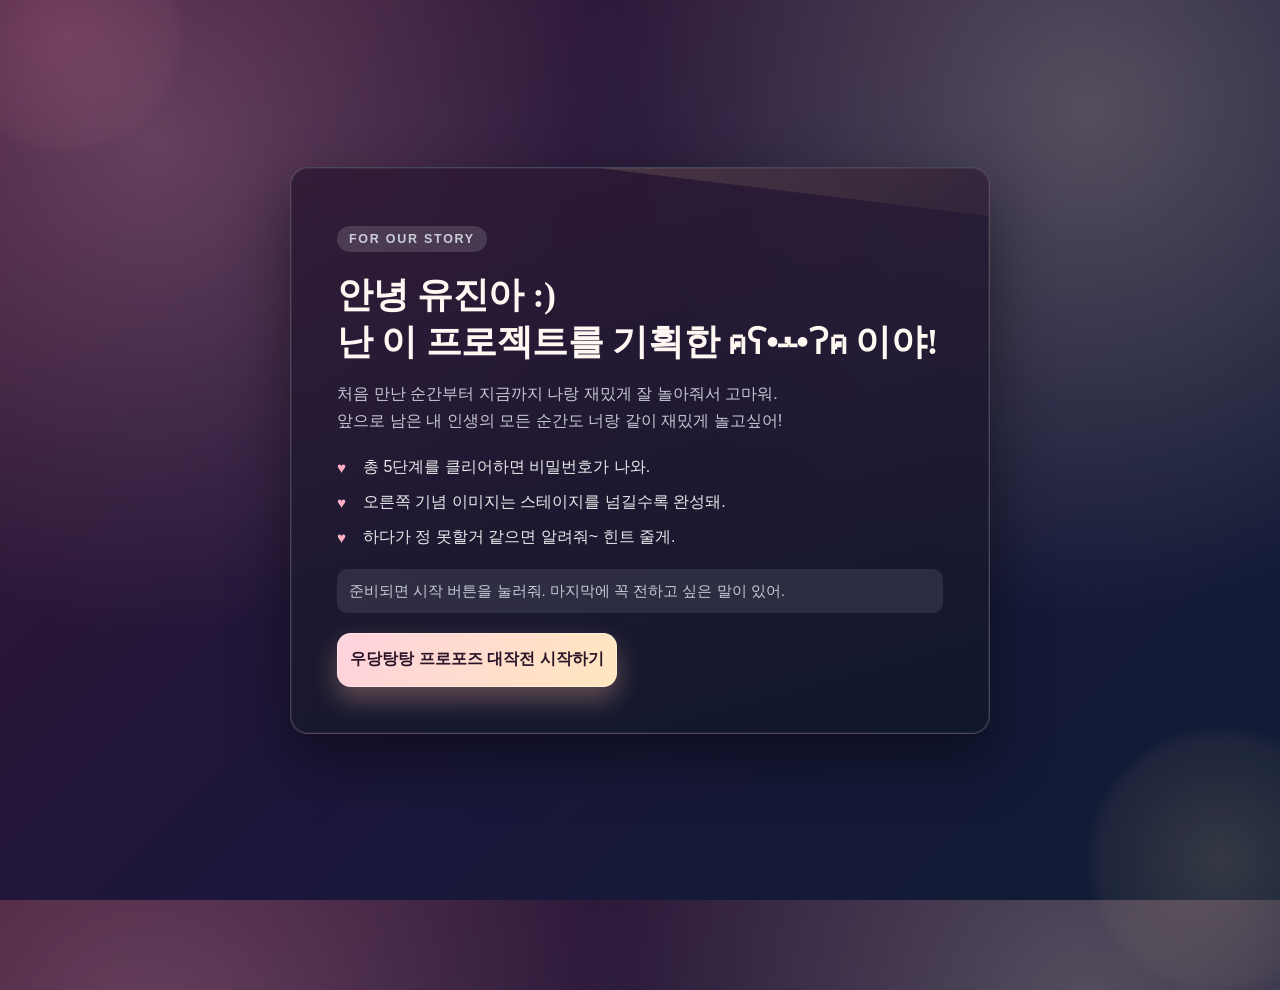
==== commit 81729bb2: "feat: simba, cheda, pepper image add and refactorying function of power block" ====
--- a/index.html
+++ b/index.html
@@ -248,7 +248,7 @@
     <p class="proposal-tag">For Our Story</p>
     <h1>안녕 유진아 :)<br />난 이 프로젝트를 기획한 คʕ•ﻌ•ʔค 이야!</h1>
     <p class="proposal-lead">
-      처음 만난 순간부터 지금까지 나랑 재밌게 잘 놀아줘서 고마워,
+      처음 만난 순간부터 지금까지 나랑 재밌게 잘 놀아줘서 고마워. <br />
       앞으로 남은 내 인생의 모든 순간도 너랑 같이 재밌게 놀고싶어!
     </p>
     <ul class="proposal-points">
